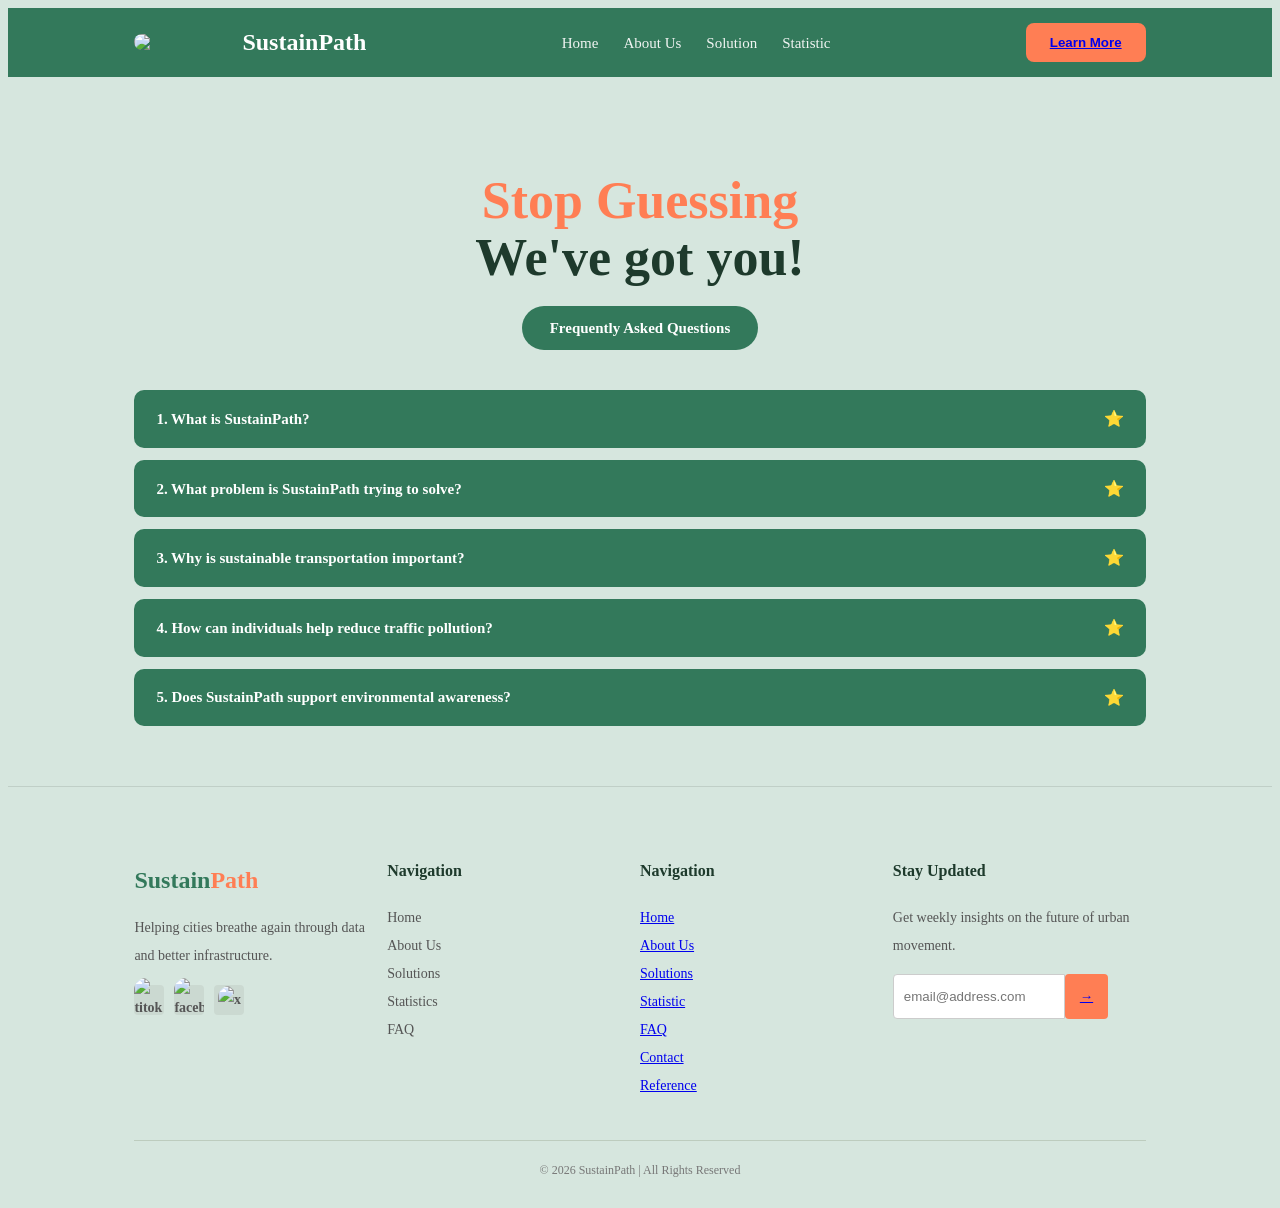
==== FAQ.html @ 3dc70d50 "Add files via upload" ====
<!DOCTYPE html>
<html lang="en">
<head>
    <meta charset="UTF-8">
    <meta name="viewport" content="width=device-width, initial-scale=1.0">
    <link rel="stylesheet" href="FAQ.css">
    <link rel="stylesheet" href="Fonts.css"> <!--Font-->
    <title>SustainPath | FAQ</title>
</head>
<body>
    <div class="navbar">
        <div class="logo">
            <div class="logo-icon"><img src="Images/SustainPath Logo Orange-01.png"></div> SustainPath
        </div>
        <div class="nav-links">
            <a href="index.html">Home</a>
            <a href="About Us.html">About Us</a>
            <a href="solution.html">Solution</a>
            <a href="statistic.html">Statistic</a>
        </div>
        <button class="btn-orange"><a href="statistic.html">Learn More</a></button>
    </div>

    <!-- FAQ SECTION -->
    <div class="section-container faq-section">
        <div class="faq-hero-text">
            <h1 class="faq-title"><span>Stop Guessing</span><br>We've got you!</h1>
            <div class="faq-badge">Frequently Asked Questions</div>
        </div>

        <div class="faq-list">
            <details class="faq-item">
                <summary class="faq-summary">
                    1. What is SustainPath?
                    <span class="faq-arrow">⭐</span>
                </summary>
                <p class="faq-answer">SustainPath is a project focused on creating smarter and more sustainable city solutions, especially for traffic, parking, and environmental challenges.</p>
            </details>

            <details class="faq-item">
                <summary class="faq-summary">
                    2. What problem is SustainPath trying to solve?
                    <span class="faq-arrow">⭐</span>
                </summary>
                <p class="faq-answer">We aim to reduce traffic congestion, pollution, wasted fuel, and inefficient parking systems in urban areas.</p>
            </details>

            <details class="faq-item">
                <summary class="faq-summary">
                    3. Why is sustainable transportation important?
                    <span class="faq-arrow">⭐</span>
                </summary>
                <p class="faq-answer">Sustainable transportation helps lower air pollution, save energy, reduce traffic, and improve people's quality of life.</p>
            </details>

            <details class="faq-item">
                <summary class="faq-summary">
                    4. How can individuals help reduce traffic pollution?
                    <span class="faq-arrow">⭐</span>
                </summary>
                <p class="faq-answer">People can use public transportation, carpool, walk, cycle, or support eco-friendly transportation systems.</p>
            </details>

            <details class="faq-item">
                <summary class="faq-summary">
                    5. Does SustainPath support environmental awareness?
                    <span class="faq-arrow">⭐</span>
                </summary>
                <p class="faq-answer">Yes, one of our goals is to spread awareness about sustainability and environmental responsibility.</p>
            </details>
        </div>
    </div>

    <!-- FOOTER -->
    <div class="footer-area">
        <div class="footer-grid">
            <div class="footer-column footer-brand">
                <h3>Sustain<span>Path</span></h3>
                <p>Helping cities breathe again through data and better infrastructure.</p>
                <div class="social-row">
                    <div class="social-square"><img src="Images/Tiktok.png" alt="titok"></div>
                    <div class="social-square"><img src="Images/Facebook.png" alt="facebook"></div>
                    <div class="social-square"><img src="Images/Twitter.png" alt="x"></div>
                </div>
            </div>
            <div class="footer-column">
                <h4>Navigation</h4>
                <div>Home</div>
                <div>About Us</div>
                <div>Solutions</div>
                <div>Statistics</div>
                <div>FAQ</div>
            </div>
            <div class="footer-column">
                <h4>Navigation</h4>
                <div><a href="index.html">Home</a></div>
                <div><a href="About Us.html">About Us</a></div>
                <div><a href="solution.html">Solutions</a></div>
                <div><a href="statistic.html">Statistic</a></div>
                <div><a href="FAQ.html">FAQ</a></div>
                <div><a href="Contact.html">Contact</a></div>
                <div><a href="Reference/Reference Used in The Website.pdf" target="_blank">Reference</a></div>
            </div>
            <div class="footer-column">
                <h4>Stay <span>Updated</span></h4>
                <p>Get weekly insights on the future of urban movement.</p>
                <div class="input-group">
                    <input type="email" placeholder="email@address.com">
                    <button><a href="Contact.html">→</a></button>
                </div>
            </div>
        </div>
        <div class="footer-bottom">
            &copy; 2026 SustainPath | All Rights Reserved
        </div>
    </div>

</body>
</html>
---- FAQ.css ----
* GLOBAL STYLES */
* {
    margin: 0;
    padding: 0;
    box-sizing: border-box;
    font-family: 'Segoe UI', Tahoma, Geneva, Verdana, sans-serif;
}

body {
    background-color: #d6e6de; /* Light green background */
    color: #1e3a2c;
    line-height: 1.6;
}

img {
    max-width: 100%;
    height: auto;
    border-radius: 12px;
    display: block;
}

.btn-orange {
    background-color: #ff7e54; /* Accent orange */
    color: #ffffff;
    border: none;
    padding: 12px 24px;
    border-radius: 8px;
    font-weight: bold;
    cursor: pointer;
}

.btn-orange:hover {
    opacity: 0.9;
}

.section-container {
    padding: 60px 10%;
}

/* NAVIGATION BAR */
.navbar {
    background-color: #33795b; /* Dark green */
    display: flex;
    justify-content: space-between;
    align-items: center;
    padding: 15px 10%;
    color: #ffffff;
    position:  sticky;
    top: 0;
}

.logo {
    font-size: 24px;
    font-weight: bold;
    display: flex;
    align-items: center;
    gap: 8px;
}
.logo-icon img {
    width: 100px;
}

.nav-links {
    display: flex;
    list-style: none;
    gap: 25px;
}

.nav-links a {
    color: #f0f4f2;
    text-decoration: none;
    font-size: 15px;
}

.nav-links a.active {
    background-color: #ff7e54;
    padding: 5px 15px;
    border-radius: 5px;
}

/* HERO SECTION */
.hero {
    display: flex;
    align-items: center;
    gap: 50px;
}

.hero-text {
    flex: 1;
}

.hero-text h1 {
    font-size: 56px;
    line-height: 1.1;
    margin-bottom: 20px;
    color: #33795b;
}

.hero-text h1 span {
    color: #ff7e54;
}

.hero-text p {
    font-size: 18px;
    margin-bottom: 30px;
    color: #444444;
    max-width: 500px;
}

.hero-img {
    flex: 1;
}

/* IMPACT SECTION */
.impact-section {
    background-color: #33795b;
    color: #ffffff;
    text-align: center;
}

.impact-title {
    font-size: 40px;
    margin-bottom: 10px;
}

.orange-underline {
    width: 100px;
    height: 4px;
    background: #ff7e54;
    margin: 10px auto 40px;
}

.impact-cards {
    display: flex;
    gap: 20px;
    justify-content: center;
}

.card {
    background: #ffffff;
    color: #1e3a2c;
    padding: 30px 20px;
    border-radius: 12px;
    flex: 1;
    text-align: left;
}

.card-icon {
    margin-bottom: 15px;
    font-size: 24px;
    font-weight: bold;
}

.card h3 {
    margin-bottom: 10px;
    font-size: 19px;
}

.card p {
    font-size: 14px;
    color: #666666;
}

/* DATA BREAKDOWN SECTION */
.data-breakdown {
    display: flex;
    align-items: center;
    gap: 50px;
}

.data-content {
    flex: 1;
}

.data-content h2 {
    font-size: 35px;
    margin-bottom: 25px;
    color: #33795b;
}

.stats-row {
    display: flex;
    gap: 15px;
}

.stat-box {
    background: #ffffff;
    padding: 20px;
    border-radius: 10px;
    flex: 1;
    text-align: center;
}

.stat-label {
    font-size: 14px;
    color: #33795b;
    margin-bottom: 10px;
    font-weight: bold;
}

.stat-value {
    font-size: 26px;
    font-weight: bold;
    color: #ff7e54;
}

.stat-desc {
    font-size: 11px;
    color: #888888;
    margin-top: 10px;
}

.ranking-list {
    text-align: left;
    padding-left: 20px;
    font-size: 14px;
}

/* SOLUTION SECTION */
.solution-section {
    background-color: #33795b; /* Mid green */
    color: #ffffff;
    display: flex;
    align-items: center;
    gap: 50px;
}

.solution-content {
    flex: 1.2;
}

.solution-content h2 {
    font-size: 40px;
    margin-bottom: 15px;
}

.solution-content h2 span {
    color: #ff7e54;
}

.check-list-container {
    margin-bottom: 30px;
}

.check-item {
    background: rgba(255, 255, 255, 0.1);
    padding: 15px;
    border-radius: 8px;
    margin-bottom: 10px;
    display: flex;
    align-items: flex-start;
    gap: 15px;
}

/* CSS Checkmark replacement */
.check-symbol {
    color: #ff7e54;
    font-weight: bold;
}

.check-item b {
    color: #ff7e54;
}

.solution-img-container {
    flex: 1;
    text-align: center;
}

.quote-text {
    font-style: italic;
    font-size: 14px;
    margin-top: 15px;
    opacity: 0.8;
}

/* ABOUT US - BEHIND THE SCENE SECTION */
.about-hero {
    display: flex;
    align-items: center;
    gap: 50px;
    background-color: #d6e6de;
}

.about-hero-text {
    flex: 1;
}

.about-hero-text h1 {
    font-size: 56px;
    line-height: 1.1;
    margin-bottom: 20px;
    color: #33795b;
    font-weight: 900;
}

.about-hero-text h1 span {
    color: #ff7e54;
}

.about-hero-text p {
    font-size: 15px;
    color: #333333;
    line-height: 1.8;
    text-align: justify;
}

.about-hero-img {
    flex: 1;
}

.about-hero-img img {
    width: 100%;
    height: 320px;
    object-fit: cover;
    border-radius: 12px;
}

/* OUR MISSION + CORE VALUE */
.mission-section {
    background-color: #33795b;
    color: #ffffff;
    display: flex;
    align-items: flex-start;
    gap: 60px;
}

.mission-content {
    flex: 1;
}

.mission-title {
    font-size: 44px;
    font-weight: 900;
    color: #ff7e54;
    margin-bottom: 20px;
}

.mission-content p {
    font-size: 14px;
    line-height: 1.9;
    color: #d4e8dc;
    text-align: justify;
}

.core-value-box {
    flex: 1;
    background-color: #ffffff;
    border-radius: 14px;
    padding: 30px;
    color: #1e3a2c;
}

.core-value-header {
    font-size: 18px;
    font-weight: bold;
    background-color: #33795b;
    color: #ffffff;
    display: inline-block;
    padding: 8px 20px;
    border-radius: 6px;
    margin-bottom: 25px;
}

.core-value-list {
    display: flex;
    flex-direction: column;
    gap: 20px;
}

.core-value-item {
    display: flex;
    align-items: flex-start;
    gap: 12px;
}

.core-value-num {
    font-size: 15px;
    font-weight: bold;
    color: #888888;
    min-width: 24px;
}

.core-value-bar {
    width: 2px;
    min-height: 50px;
    background-color: #cccccc;
    border-radius: 2px;
    flex-shrink: 0;
}

.core-value-text {
    font-size: 13px;
    color: #444444;
    line-height: 1.7;
    text-align: justify;
}

.core-value-text strong {
    color: #1e3a2c;
}

/* THE TEAM SECTION */
.team-section {
    background-color: #d6e6de;
}

.team-header {
    margin-bottom: 40px;
}

.team-header h2 {
    font-size: 52px;
    font-weight: 900;
    color: #33795b;
    line-height: 1;
}

.team-header h2 span {
    color: #ff7e54;
}

.team-subtitle {
    font-size: 16px;
    color: #555555;
    margin-top: 8px;
}

.team-cards {
    display: flex;
    gap: 20px;
    justify-content: center;
}

.team-card {
    background: #ffffff;
    border-radius: 12px;
    padding: 25px 20px;
    flex: 1;
    text-align: center;
    box-shadow: 0 2px 10px rgba(0,0,0,0.07);
}

.team-photo-wrap {
    width: 90px;
    height: 90px;
    border-radius: 50%;
    overflow: hidden;
    margin: 0 auto 15px;
    border: 3px solid #d6e6de;
}

.team-photo-wrap img {
    width: 100%;
    height: 100%;
    object-fit: cover;
    border-radius: 50%;
}

.team-name {
    font-size: 14px;
    font-weight: bold;
    color: #1e3a2c;
    margin-bottom: 5px;
}

.team-role {
    font-size: 13px;
    color: #ff7e54;
    font-weight: bold;
    margin-bottom: 10px;
}

.team-desc {
    font-size: 12px;
    color: #666666;
    line-height: 1.6;
    text-align: center;
}

/* OUR METHODOLOGY SECTION */
.methodology-section {
    background-color: #33795b;
    color: #ffffff;
}

.methodology-title {
    font-size: 32px;
    font-weight: bold;
    margin-bottom: 35px;
    color: #ffffff;
}

.methodology-grid {
    display: grid;
    grid-template-columns: 1fr 1fr;
    gap: 20px;
}

.method-item {
    background-color: rgba(255, 255, 255, 0.12);
    border-radius: 10px;
    padding: 20px;
    display: flex;
    align-items: flex-start;
    gap: 15px;
}

.method-num {
    font-size: 22px;
    font-weight: 900;
    color: #ff7e54;
    min-width: 36px;
}

.method-name {
    font-size: 14px;
    font-weight: bold;
    color: #ff7e54;
    margin-bottom: 8px;
}

.method-desc {
    font-size: 13px;
    color: #d4e8dc;
    line-height: 1.7;
    text-align: justify;
}

/* FOOTER */
.footer-area {
    background-color: #d6e6de;
    padding: 50px 10% 20px;
    border-top: 1px solid rgba(0,0,0,0.1);
}

.footer-grid {
    display: flex;
    justify-content: space-between;
    margin-bottom: 40px;
}

.footer-column {
    flex: 1;
}

.footer-column h4 {
    margin-bottom: 20px;
    color: #1e3a2c;
}

.footer-column p, .footer-column div {
    font-size: 14px;
    color: #555555;
    line-height: 2;
}

.footer-brand h3 {
    color: #33795b;
    margin-bottom: 10px;
    font-size: 24px;
}

.footer-brand h3 span {
    color: #ff7e54;
}

.social-row {
    display: flex;
    gap: 10px;
    margin-top: 15px;
}

.social-square {
    width: 30px;
    height: 30px;
    background: #cbd9d1;
    border-radius: 4px;
    display: flex;
    align-items: center;
    justify-content: center;
    font-weight: bold;
    color: #33795b;
    font-size: 12px;
}

.input-group {
    display: flex;
    margin-top: 10px;
}

.input-group input {
    padding: 10px;
    border: 1px solid #cccccc;
    border-radius: 4px 0 0 4px;
    outline: none;
    width: 150px;
}

.input-group button {
    background: #ff7e54;
    color: #ffffff;
    border: none;
    padding: 15px;
    border-radius:4px;
}

.footer-bottom {
    text-align: center;
    font-size: 12px;
    color: #777777;
    border-top: 1px solid #bdccbe;
    padding-top: 20px;
}
/* =============================================
   STATISTIC PAGE STYLES
   ============================================= */

/* THE NUMBERS HERO */
.stat-hero {
    background-color: #d6e6de;
    padding-bottom: 50px;
}

.stat-hero-title {
    font-size: 72px;
    font-weight: 900;
    line-height: 1;
    margin-bottom: 20px;
    color: #33795b;
}

.stat-hero-title span {
    color: #ff7e54;
}

.stat-hero-desc {
    font-size: 15px;
    color: #444444;
    max-width: 520px;
    margin-bottom: 25px;
    line-height: 1.7;
}

.key-term-box {
    border-left: 4px solid #ff7e54;
    background-color: #e8f0ea;
    padding: 18px 20px;
    border-radius: 0 8px 8px 0;
    max-width: 580px;
}

.key-term-label {
    font-size: 13px;
    font-weight: bold;
    color: #ff7e54;
    margin-bottom: 8px;
}

.key-term-box p {
    font-size: 13px;
    color: #444444;
    line-height: 1.7;
    text-align: justify;
}

/* CITIES UNDER PRESSURE */
.cities-pressure {
    background-color: #33795b;
    color: #ffffff;
    text-align: center;
}

.cities-pressure-title {
    font-size: 34px;
    font-style: italic;
    font-weight: bold;
    margin-bottom: 40px;
    color: #ffffff;
    letter-spacing: 1px;
}

.pressure-cards {
    display: flex;
    gap: 20px;
    justify-content: center;
}

.pressure-card {
    background-color: #ffffff;
    color: #1e3a2c;
    border-radius: 12px;
    padding: 28px 22px;
    flex: 1;
    text-align: left;
}

.pressure-card-highlight {
    background-color: #ff7e54;
    color: #ffffff;
}

.pressure-card-highlight .pressure-card-label,
.pressure-card-highlight .pressure-card-desc {
    color: rgba(255,255,255,0.85);
}

.pressure-card-label {
    font-size: 13px;
    font-weight: bold;
    color: #555555;
    margin-bottom: 8px;
}

.pressure-card-value {
    font-size: 48px;
    font-weight: 900;
    color: #33795b;
    line-height: 1;
    margin-bottom: 6px;
}

.pressure-card-highlight .pressure-card-value {
    color: #ffffff;
}

.pressure-card-change {
    font-size: 12px;
    color: #33795b;
    font-weight: bold;
    margin-bottom: 8px;
}

.pressure-card-sub {
    font-size: 12px;
    font-weight: bold;
    color: #666666;
    margin-bottom: 8px;
}

.pressure-card-highlight .pressure-card-sub {
    color: rgba(255,255,255,0.85);
}

.pressure-card-desc {
    font-size: 12px;
    color: #888888;
    line-height: 1.5;
}

/* THE COMMUTER'S TAX */
.commuter-section {
    background-color: #d6e6de;
    display: flex;
    align-items: center;
    gap: 50px;
}

.commuter-content {
    flex: 1.2;
}

.commuter-title {
    font-size: 38px;
    font-weight: 900;
    color: #1e3a2c;
    margin-bottom: 12px;
}

.commuter-intro {
    font-size: 13px;
    color: #555555;
    line-height: 1.7;
    margin-bottom: 25px;
    font-style: italic;
}

.commuter-items {
    display: flex;
    flex-direction: column;
    gap: 12px;
}

.commuter-item {
    background-color: #e8f0ea;
    border-radius: 10px;
    padding: 16px 20px;
    display: flex;
    align-items: flex-start;
    gap: 16px;
}

.commuter-num {
    font-size: 20px;
    font-weight: 900;
    color: #ff7e54;
    min-width: 30px;
}

.commuter-item-title {
    font-size: 14px;
    font-weight: bold;
    color: #1e3a2c;
    margin-bottom: 5px;
}

.commuter-item-desc {
    font-size: 13px;
    color: #555555;
    line-height: 1.6;
}

.commuter-img {
    flex: 1;
}

.commuter-img img {
    width: 100%;
    border-radius: 12px;
    height: 340px;
    object-fit: cover;
}

/* ENVIRONMENTAL STATISTICS */
.env-section {
    background-color: #33795b;
    color: #ffffff;
}

.env-title {
    font-size: 34px;
    font-weight: bold;
    text-align: center;
    margin-bottom: 35px;
    color: #ffffff;
}

.env-layout {
    display: flex;
    gap: 40px;
    align-items: flex-start;
}

.env-list {
    flex: 1.2;
    display: flex;
    flex-direction: column;
    gap: 14px;
}

.env-item {
    background-color: rgba(255, 255, 255, 0.1);
    border-left: 4px solid #ff7e54;
    border-radius: 0 8px 8px 0;
    padding: 16px 18px;
    display: flex;
    align-items: flex-start;
    gap: 14px;
}

.env-icon {
    font-size: 22px;
    min-width: 32px;
}

.env-item-title {
    font-size: 13px;
    font-weight: bold;
    color: #ff7e54;
    margin-bottom: 5px;
}

.env-item-desc {
    font-size: 12px;
    color: #c8ddd2;
    line-height: 1.6;
}

.env-img {
    flex: 1;
}

.env-img img {
    width: 100%;
    height: 360px;
    object-fit: cover;
    border-radius: 12px;
}

/* PEAK-HOUR VELOCITY TABLE */
.velocity-section {
    background-color: #d6e6de;
}

.velocity-title {
    font-size: 32px;
    font-weight: bold;
    color: #33795b;
    margin-bottom: 25px;
}

.traffic-index-box {
    background-color: #ffffff;
    border-radius: 12px;
    padding: 28px;
    box-shadow: 0 2px 10px rgba(0,0,0,0.06);
}

.traffic-index-title {
    font-size: 18px;
    font-weight: bold;
    color: #1e3a2c;
    margin-bottom: 4px;
}

.traffic-index-sub {
    font-size: 13px;
    color: #888888;
    margin-bottom: 20px;
}

.traffic-table {
    width: 100%;
    border-collapse: collapse;
    font-size: 14px;
}

.traffic-table thead tr {
    background-color: #f2f7f4;
}

.traffic-table th {
    padding: 12px 16px;
    text-align: left;
    font-size: 13px;
    color: #555555;
    font-weight: 600;
    border-bottom: 2px solid #e0ece5;
}

.traffic-table td {
    padding: 14px 16px;
    color: #333333;
    border-bottom: 1px solid #eef3f0;
}

.traffic-table tbody tr:last-child td {
    border-bottom: none;
}

.lost-time {
    font-weight: bold;
    color: #ff7e54;
}

.badge {
    display: inline-block;
    padding: 4px 12px;
    border-radius: 20px;
    font-size: 12px;
    font-weight: bold;
}

.badge-critical {
    background-color: #ff7e54;
    color: #ffffff;
}

.badge-severe {
    background-color: #e8a87c;
    color: #ffffff;
}

/* THE VELOCITY PARADOX */
.velocity-paradox {
    background-color: #33795b;
    color: #ffffff;
}

.paradox-title {
    font-size: 36px;
    font-weight: bold;
    color: #ffffff;
    margin-bottom: 8px;
}

.paradox-sub {
    font-size: 14px;
    color: #c8ddd2;
    margin-bottom: 35px;
}

.paradox-cards {
    display: flex;
    gap: 20px;
}

.paradox-card {
    background-color: #ffffff;
    color: #1e3a2c;
    border-radius: 12px;
    padding: 28px 22px;
    flex: 1;
}

.paradox-card-green {
    background-color: #33795b;
    color: #ffffff;
}

.paradox-era {
    font-size: 13px;
    color: #888888;
    margin-bottom: 10px;
}

.paradox-card-green .paradox-era {
    color: #c8ddd2;
}

.paradox-speed {
    font-size: 50px;
    font-weight: 900;
    color: #33795b;
    line-height: 1;
    margin-bottom: 12px;
}

.paradox-speed-orange {
    color: #ff7e54;
}

.paradox-speed-blue {
    color: #5bc4e0;
}

.paradox-desc {
    font-size: 13px;
    color: #666666;
    line-height: 1.6;
}

.paradox-card-green .paradox-desc {
    color: #c8ddd2;
}

/* =============================================
   SOLUTION PAGE STYLES
   ============================================= */

/* HERO */
.sol-hero {
    display: flex;
    align-items: center;
    gap: 50px;
    background-color: #d6e6de;
}

.sol-hero-text {
    flex: 1;
}

.sol-hero-title {
    font-size: 58px;
    font-weight: 900;
    line-height: 1.05;
    color: #33795b;
    margin-bottom: 22px;
}

.sol-hero-title span {
    color: #ff7e54;
}

.sol-hero-desc {
    font-size: 15px;
    color: #444444;
    line-height: 1.8;
    max-width: 460px;
    text-align: justify;
}

.sol-hero-green {
    color: #33795b;
    font-weight: bold;
}

.sol-hero-img {
    flex: 1;
}

.sol-hero-img img {
    width: 100%;
    height: 320px;
    object-fit: cover;
    border-radius: 14px;
}

/* CASE STUDIES */
.case-studies-section {
    background-color: #d6e6de;
    padding-top: 20px;
}

.case-search-bar {
    display: flex;
    align-items: center;
    gap: 12px;
    background-color: #ffffff;
    border: 1.5px solid #cccccc;
    border-radius: 30px;
    padding: 14px 28px;
    max-width: 480px;
    margin: 0 auto 35px;
    font-size: 15px;
    color: #555555;
}

.case-search-icon {
    font-size: 16px;
}

.case-cards-grid {
    display: grid;
    grid-template-columns: 1fr 1fr;
    gap: 20px;
}

.case-card {
    background-color: #ffffff;
    border-radius: 14px;
    padding: 24px;
    box-shadow: 0 2px 10px rgba(0,0,0,0.06);
}

.case-card-header {
    display: flex;
    align-items: center;
    gap: 10px;
    margin-bottom: 12px;
}

.case-flag {
    font-size: 22px;
}

.case-city {
    font-size: 17px;
    font-weight: bold;
    color: #ff7e54;
}

.case-card-desc {
    font-size: 13px;
    color: #555555;
    line-height: 1.7;
    margin-bottom: 16px;
    text-align: justify;
}

.case-tags {
    display: flex;
    flex-wrap: wrap;
    gap: 8px;
}

.case-tag {
    font-size: 11px;
    font-weight: bold;
    padding: 4px 12px;
    border-radius: 20px;
}

.tag-orange {
    background-color: #ffe5d9;
    color: #ff7e54;
}

.tag-green {
    background-color: #d6f0e3;
    color: #33795b;
}

.tag-blue {
    background-color: #dceeff;
    color: #3a86c8;
}

.tag-grey {
    background-color: #eeeeee;
    color: #666666;
}

/* URBAN INTELLIGENCE */
.urban-intel-section {
    background-color: #d6e6de;
    border-radius: 16px;
    margin: 0 5%;
    padding: 40px;
}

.urban-intel-title {
    font-size: 30px;
    font-weight: bold;
    color: #1e3a2c;
    margin-bottom: 28px;
}

.urban-intel-cards {
    display: flex;
    gap: 24px;
}

.urban-intel-card {
    flex: 1;
    background-color: #eaf3ee;
    border-radius: 12px;
    padding: 22px;
}

.urban-intel-icon {
    font-size: 28px;
    margin-bottom: 12px;
    background-color: #d6e6de;
    width: 50px;
    height: 50px;
    border-radius: 10px;
    display: flex;
    align-items: center;
    justify-content: center;
}

.urban-intel-card-title {
    font-size: 14px;
    font-weight: bold;
    color: #1e3a2c;
    margin-bottom: 10px;
}

.urban-intel-card-desc {
    font-size: 12px;
    color: #555555;
    line-height: 1.7;
}

/* STRATEGIES FOR INDIVIDUAL ACT */
.strategies-section {
    background-color: #33795b;
    color: #ffffff;
}

.strategies-header {
    display: flex;
    align-items: center;
    gap: 20px;
    margin-bottom: 30px;
}

.strategies-num {
    font-size: 42px;
    font-weight: 900;
    color: #ffffff;
    background-color: rgba(255,255,255,0.15);
    width: 68px;
    height: 68px;
    border-radius: 12px;
    display: flex;
    align-items: center;
    justify-content: center;
    flex-shrink: 0;
}

.strategies-title {
    font-size: 26px;
    font-weight: bold;
    color: #ffffff;
    flex: 1;
}

.strategies-badge {
    background-color: #ff7e54;
    color: #ffffff;
    font-size: 12px;
    font-weight: bold;
    padding: 6px 16px;
    border-radius: 20px;
    white-space: nowrap;
}

.strategies-list {
    display: flex;
    flex-direction: column;
    gap: 14px;
}

.strategy-item {
    background-color: rgba(255,255,255,0.1);
    border-left: 4px solid rgba(255,255,255,0.4);
    border-radius: 0 10px 10px 0;
    padding: 18px 20px;
    display: flex;
    align-items: flex-start;
    gap: 16px;
}

.strategy-icon {
    font-size: 22px;
    background-color: rgba(255,255,255,0.15);
    width: 44px;
    height: 44px;
    border-radius: 8px;
    display: flex;
    align-items: center;
    justify-content: center;
    flex-shrink: 0;
}

.strategy-item-title {
    font-size: 15px;
    font-weight: bold;
    color: #ffffff;
    margin-bottom: 6px;
}

.strategy-item-desc {
    font-size: 13px;
    color: #c8ddd2;
    line-height: 1.7;
}

/* =============================================
   FEEDBACK SECTION
   ============================================= */

.feedback-section {
    background-color: #d6e6de;
    display: flex;
    justify-content: center;
    align-items: center;
}

.feedback-card {
    background-color: #33795b;
    border-radius: 16px;
    padding: 40px 44px;
    width: 100%;
    max-width: 600px;
    color: #ffffff;
}

.feedback-title {
    font-size: 28px;
    font-weight: 900;
    color: #ffffff;
    margin-bottom: 6px;
}

.feedback-subtitle {
    font-size: 14px;
    color: #c8ddd2;
    margin-bottom: 14px;
}

.star-rating {
    display: flex;
    gap: 6px;
    margin-bottom: 22px;
}

.star {
    font-size: 36px;
    cursor: pointer;
}

.star-filled {
    color: #ff7e54;
}

.star-empty {
    color: #7aab90;
}

.feedback-textarea {
    width: 100%;
    height: 120px;
    background-color: #ffffff;
    border: none;
    border-radius: 10px;
    padding: 14px 16px;
    font-size: 13px;
    color: #444444;
    resize: none;
    outline: none;
    margin-bottom: 22px;
    font-family: 'Segoe UI', Tahoma, Geneva, Verdana, sans-serif;
    line-height: 1.8;
}

.feedback-radio-label {
    font-size: 13px;
    color: #c8ddd2;
    font-style: italic;
    margin-bottom: 14px;
}

.feedback-radio-group {
    display: flex;
    gap: 30px;
}

.feedback-radio-item {
    display: flex;
    align-items: center;
    gap: 8px;
    font-size: 14px;
    color: #ffffff;
    cursor: pointer;
}

.feedback-radio-item input[type="radio"] {
    accent-color: #ff7e54;
    width: 18px;
    height: 18px;
    cursor: pointer;
}

/* =============================================
   CONTACT SECTION
   ============================================= */

.contact-section {
    background-color: #d6e6de;
    display: flex;
    justify-content: center;
}

.contact-card {
    background-color: #33795b;
    border-radius: 20px;
    padding: 40px;
    width: 100%;
    display: flex;
    gap: 40px;
    align-items: stretch;
}

/* LEFT SIDE - CONTACT INFO */
.contact-info-side {
    flex: 1;
    display: flex;
    flex-direction: column;
    gap: 20px;
}

.contact-info-label {
    display: flex;
    align-items: center;
    gap: 10px;
    background-color: #ffffff;
    color: #ff7e54;
    font-size: 16px;
    font-weight: bold;
    padding: 10px 20px;
    border-radius: 30px;
    width: fit-content;
}

.contact-dot {
    width: 18px;
    height: 18px;
    background-color: #ff7e54;
    border-radius: 50%;
    flex-shrink: 0;
}

.contact-detail-title {
    font-size: 15px;
    font-weight: bold;
    color: #ffffff;
    margin-bottom: 4px;
}

.contact-detail-text {
    font-size: 13px;
    color: #c8ddd2;
    line-height: 1.7;
}

.contact-detail-highlight {
    font-size: 13px;
    color: #ff7e54;
    font-weight: bold;
}

/* RIGHT SIDE - FORM */
.contact-form-side {
    flex: 1;
    display: flex;
    align-items: stretch;
}

.contact-form-card {
    background-color: #ffffff;
    border-radius: 14px;
    padding: 28px;
    width: 100%;
    border: 4px solid #ff7e54;
    display: flex;
    flex-direction: column;
    gap: 14px;
}

.contact-form-header {
    background-color: #33795b;
    color: #ffffff;
    font-size: 16px;
    font-weight: bold;
    text-align: center;
    padding: 12px;
    border-radius: 8px;
    margin-bottom: 4px;
}

.contact-field {
    display: flex;
    flex-direction: column;
    gap: 5px;
}

.contact-field label {
    font-size: 13px;
    color: #444444;
    font-weight: 500;
}

.contact-field input {
    border: 1.5px solid #cccccc;
    border-radius: 6px;
    padding: 9px 12px;
    font-size: 13px;
    outline: none;
    font-family: 'Segoe UI', Tahoma, Geneva, Verdana, sans-serif;
    color: #333333;
}

.contact-field input:focus {
    border-color: #33795b;
}

.contact-field textarea {
    border: 1.5px solid #cccccc;
    border-radius: 6px;
    padding: 9px 12px;
    font-size: 13px;
    outline: none;
    resize: none;
    height: 90px;
    font-family: 'Segoe UI', Tahoma, Geneva, Verdana, sans-serif;
    color: #333333;
}

.contact-field textarea:focus {
    border-color: #33795b;
}

/* =============================================
   FAQ SECTION
   ============================================= */

.faq-section {
    background-color: #d6e6de;
    text-align: center;
}

.faq-hero-text {
    margin-bottom: 40px;
}

.faq-title {
    font-size: 52px;
    font-weight: 900;
    color: #1e3a2c;
    line-height: 1.1;
    margin-bottom: 20px;
}

.faq-title span {
    color: #ff7e54;
}

.faq-badge {
    display: inline-block;
    background-color: #33795b;
    color: #ffffff;
    font-size: 15px;
    font-weight: bold;
    padding: 10px 28px;
    border-radius: 30px;
}

.faq-list {
    display: flex;
    flex-direction: column;
    gap: 12px;
    text-align: left;
}

.faq-item {
    background-color: #33795b;
    border-radius: 10px;
    overflow: hidden;
}

.faq-summary {
    list-style: none;
    display: flex;
    justify-content: space-between;
    align-items: center;
    padding: 16px 22px;
    font-size: 15px;
    font-weight: 600;
    color: #ffffff;
    cursor: pointer;
    gap: 12px;
}

.faq-summary::-webkit-details-marker {
    display: none;
}

.faq-arrow {
    font-size: 16px;
    flex-shrink: 0;
    transition: transform 0.3s ease;
}

.faq-item[open] .faq-arrow {
    transform: rotate(90deg);
}

.faq-answer {
    background-color: #3f8a6a;
    color: #e0f0e8;
    font-size: 14px;
    line-height: 1.7;
    padding: 16px 22px;
    border-top: 1px solid rgba(255,255,255,0.15);
    text-align: justify;
}
---- Fonts.css ----
@font-face{
    font-family: "Montserrat";
    src: url(Fonts/Montserrat/Montserrat-VariableFont_wght.ttf)
}
@font-face{
    font-family: "Poppins";
    src: url(Fonts/Poppins/Poppins-Black.ttf)
}
body{
    font-family: "Montserrat", "Poppins";
}
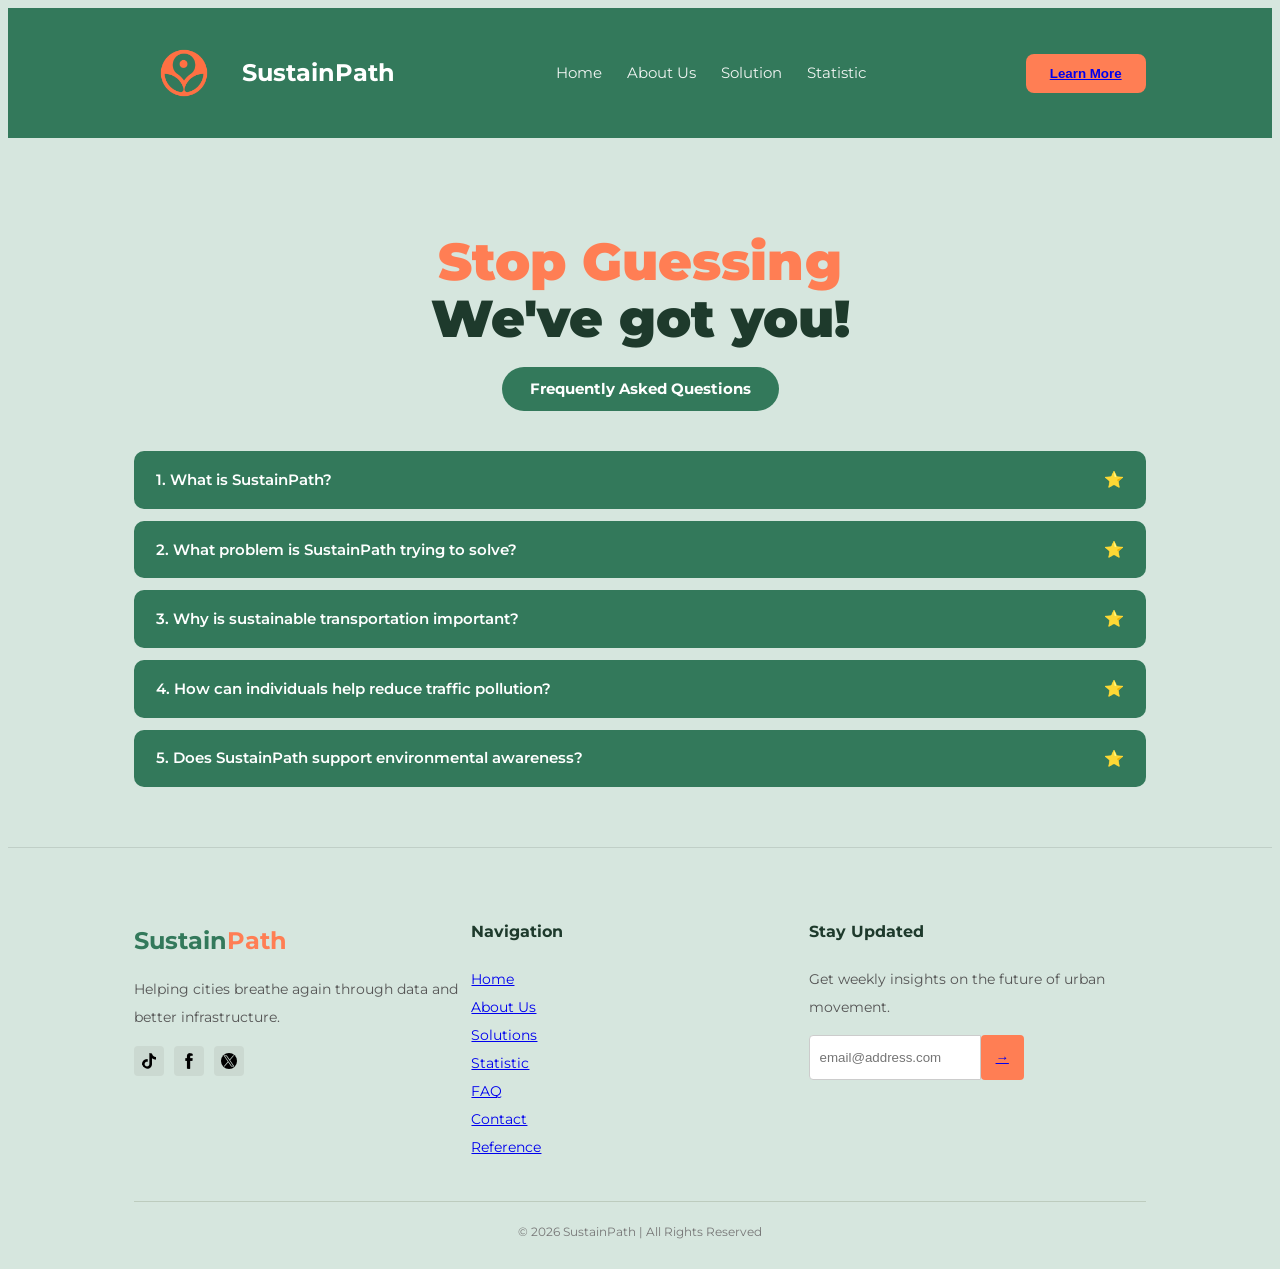
==== commit 0be0d284: "Update FAQ.html" ====
--- a/FAQ.html
+++ b/FAQ.html
@@ -85,14 +85,6 @@
             </div>
             <div class="footer-column">
                 <h4>Navigation</h4>
-                <div>Home</div>
-                <div>About Us</div>
-                <div>Solutions</div>
-                <div>Statistics</div>
-                <div>FAQ</div>
-            </div>
-            <div class="footer-column">
-                <h4>Navigation</h4>
                 <div><a href="index.html">Home</a></div>
                 <div><a href="About Us.html">About Us</a></div>
                 <div><a href="solution.html">Solutions</a></div>
@@ -116,4 +108,4 @@
     </div>
 
 </body>
-</html>+</html>
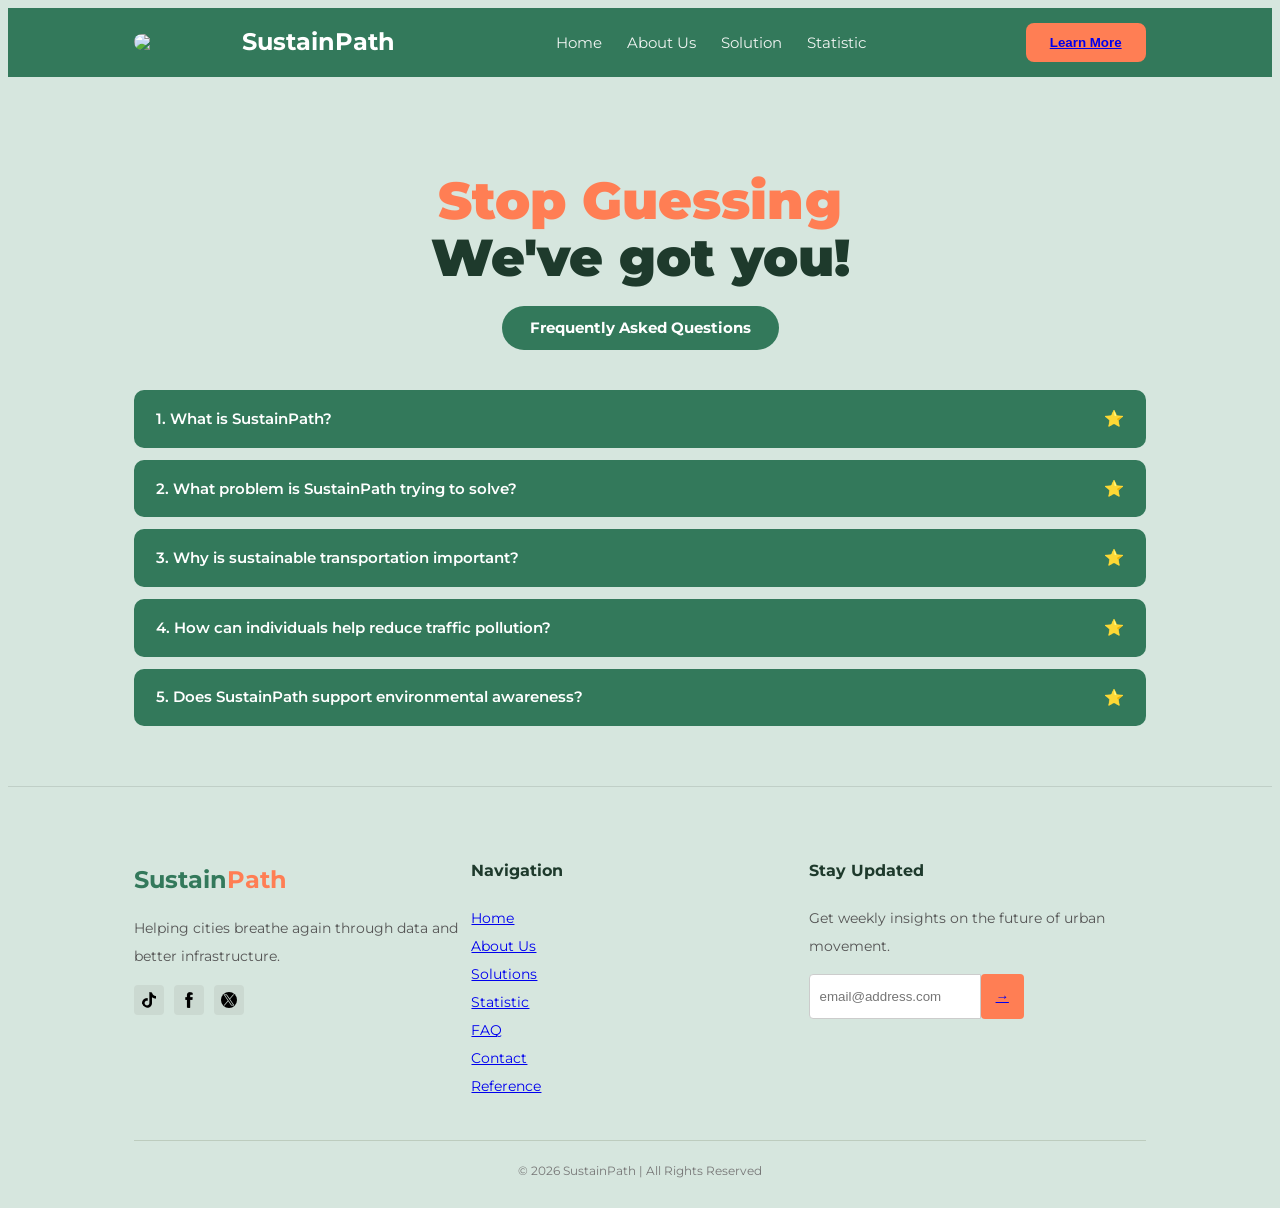
==== commit 3940d55a: "Update FAQ.html" ====
--- a/FAQ.html
+++ b/FAQ.html
@@ -10,7 +10,7 @@
 <body>
     <div class="navbar">
         <div class="logo">
-            <div class="logo-icon"><img src="Images/SustainPath Logo Orange-01.png"></div> SustainPath
+            <div class="logo-icon"><img src="Images/SustainPath Logo White-01.png"></div> SustainPath
         </div>
         <div class="nav-links">
             <a href="index.html">Home</a>
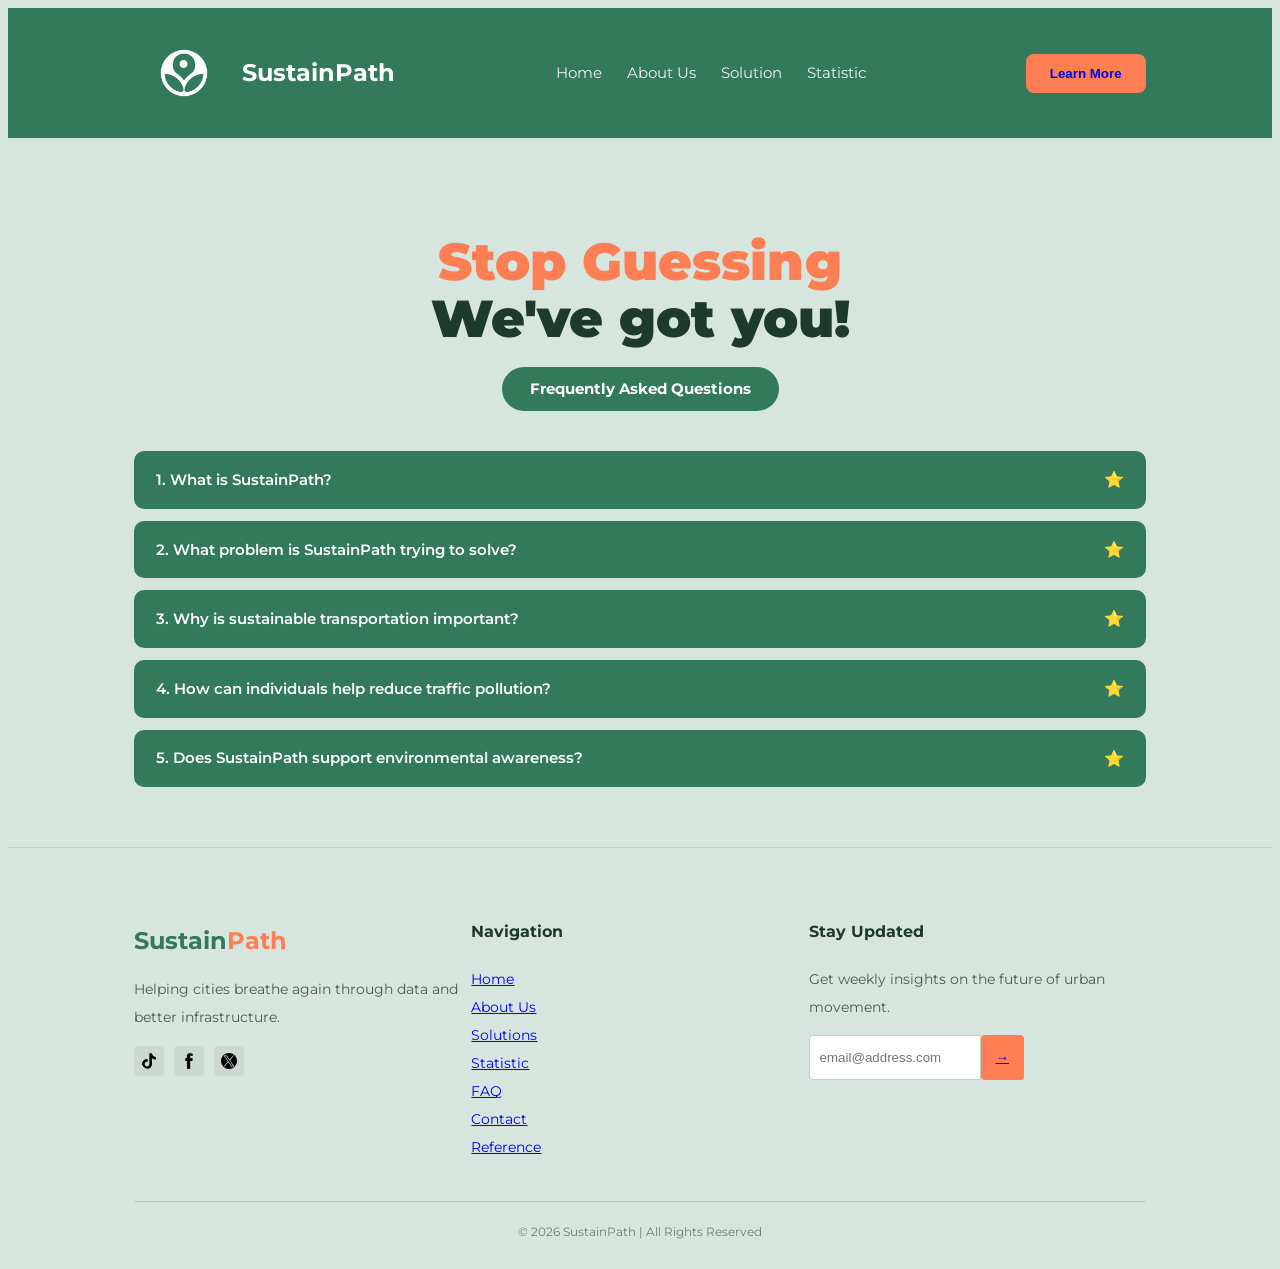
==== commit 7e5cfc18: "Update FAQ.html" ====
--- a/FAQ.html
+++ b/FAQ.html
@@ -10,7 +10,7 @@
 <body>
     <div class="navbar">
         <div class="logo">
-            <div class="logo-icon"><img src="Images/SustainPath Logo White-01.png"></div> SustainPath
+            <div class="logo-icon"><img src="Images/SustainPath Logo White-01 1.png"></div> SustainPath
         </div>
         <div class="nav-links">
             <a href="index.html">Home</a>
--- a/FAQ.css
+++ b/FAQ.css
@@ -28,7 +28,9 @@
     font-weight: bold;
     cursor: pointer;
 }
-
+.btn-orange a{
+    text-decoration: none;
+}
 .btn-orange:hover {
     opacity: 0.9;
 }
@@ -1646,4 +1648,4 @@
     padding: 16px 22px;
     border-top: 1px solid rgba(255,255,255,0.15);
     text-align: justify;
-}+}
